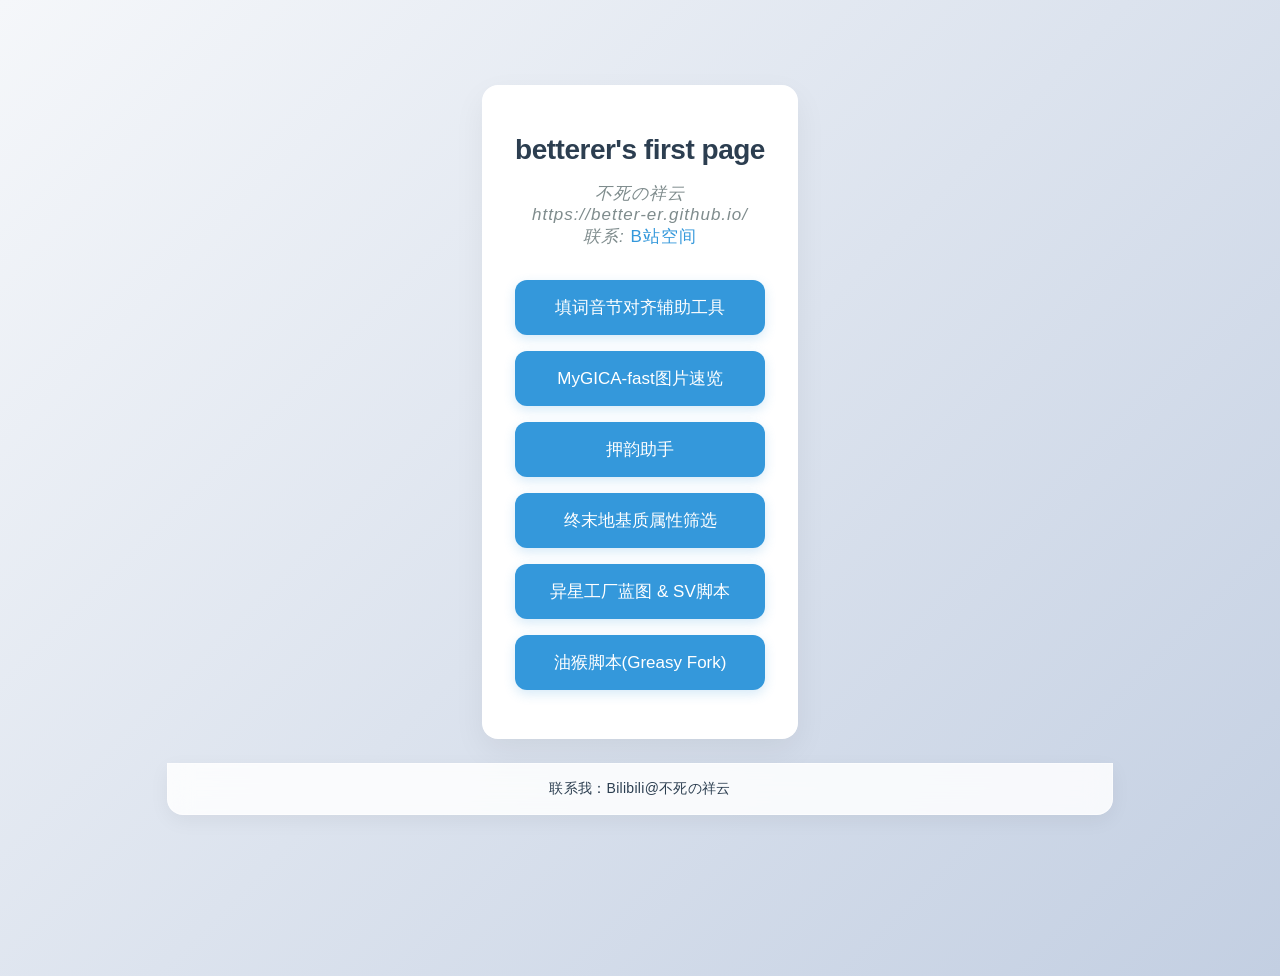
==== index.html @ 6fc73d1e "SV脚本合入蓝图页、首页链接更新、返回按钮改用相对路径、删除离线小工具页面" ====
<!DOCTYPE html>
<html lang="zh">
<head>
    <meta charset="UTF-8"/>
    <title>betterer's first page</title>
    <script defer src="/assets/js/back-to-home.js"></script>
    <link rel="stylesheet" href="assets/css/index.css">
    <script defer data-domain="better-er.github.io" src="https://plausible.io/js/script.tagged-events.js"></script>
    <!-- Cloudflare Web Analytics -->
    <script defer src='https://static.cloudflareinsights.com/beacon.min.js'
            data-cf-beacon='{"token": "c300376ee0b349878e2a8a1a395cc9b7"}'></script>
    <!-- End Cloudflare Web Analytics -->
</head>
<body>
<div class="container">
    <h2>betterer's first page</h2>
    <div class="desc">不死の祥云<br>https://better-er.github.io/<br>联系: <a href="https://space.bilibili.com/497200545" target="_blank">B站空间</a></div>
    <div class="link-group">
        <a href="token.html">填词音节对齐辅助工具</a>
        <a href="MyGICA-fast.html">MyGICA-fast图片速览</a>
        <!-- 已合并到 blueprint.html -->
        <!-- <a href="offline.html">离线小工具（SV脚本）</a> -->
        <a href="rhyme.html">押韵助手</a>
        <a href="weapons.html">终末地基质属性筛选</a>
        <a href="blueprint.html">异星工厂蓝图 &amp; SV脚本</a>
        <a href="greasyfork.html">油猴脚本(Greasy Fork)</a>
    </div>
</div>
</body>
</html>
---- assets/css/index.css ----
body {
    font-family: 'Segoe UI', 'PingFang SC', 'Microsoft YaHei', sans-serif;
    background: linear-gradient(135deg, #f5f7fa 0%, #c3cfe2 100%);
    margin: 0;
    padding: 0;
    min-height: 100vh;
    display: flex;
    align-items: center;
    justify-content: center;
}

.container {
    max-width: 480px;
    background: #ffffff;
    border-radius: 16px;
    box-shadow: 0 12px 32px rgba(0, 0, 0, 0.06);
    padding: 48px 32px;
    text-align: center;
    backdrop-filter: blur(10px);
    border: 1px solid rgba(255, 255, 255, 0.5);
}

h2 {
    margin: 0 0 16px;
    color: #2c3e50;
    font-weight: 600;
    font-size: 28px;
    letter-spacing: -0.5px;
}

.desc {
    color: #7f8c8d;
    margin-bottom: 32px;
    font-size: 17px;
    font-style: italic;
    font-weight: 500;
    letter-spacing: 1px;
}

.link-group {
    display: flex;
    flex-direction: column;
    gap: 16px;
    margin-top: 20px;
}

a {
    display: block;
    padding: 16px 24px;
    background: #3498db;
    color: #ffffff;
    text-decoration: none;
    border-radius: 12px;
    font-size: 17px;
    font-weight: 500;
    transition: all 0.3s cubic-bezier(0.4, 0, 0.2, 1);
    box-shadow: 0 4px 12px rgba(52, 152, 219, 0.2);
}

a:hover {
    background: #2980b9;
    transform: translateY(-2px);
    box-shadow: 0 8px 20px rgba(52, 152, 219, 0.3);
}

a:active {
    transform: translateY(0);
}

/* 处理移动端点击反馈 */
a::before {
    content: '';
    position: absolute;
    inset: 0;
    border-radius: inherit;
    background: rgba(255, 255, 255, 0.1);
    opacity: 0;
    transition: opacity 0.2s;
    pointer-events: none;
}

a:active::before {
    opacity: 1;
}

/* 单独为 .desc 中的链接设置普通文本链接样式 */
.desc a {
    color: #3498db; /* 和按钮同色，保持视觉一致性 */
    text-decoration: none; /* 初始无下划线 */
    font-weight: 500;
    font-style: normal; /* 不继承 italic */
    background: none;
    border-radius: 0;
    box-shadow: none;
    padding: 0;
    display: inline; /* 恢复为内联元素，不占满一行 */
    transition: color 0.3s;
}

.desc a:hover {
    color: #2980b9;
    text-decoration: underline; /* 鼠标悬停显示下划线 */
    transform: none;
    box-shadow: none;
}
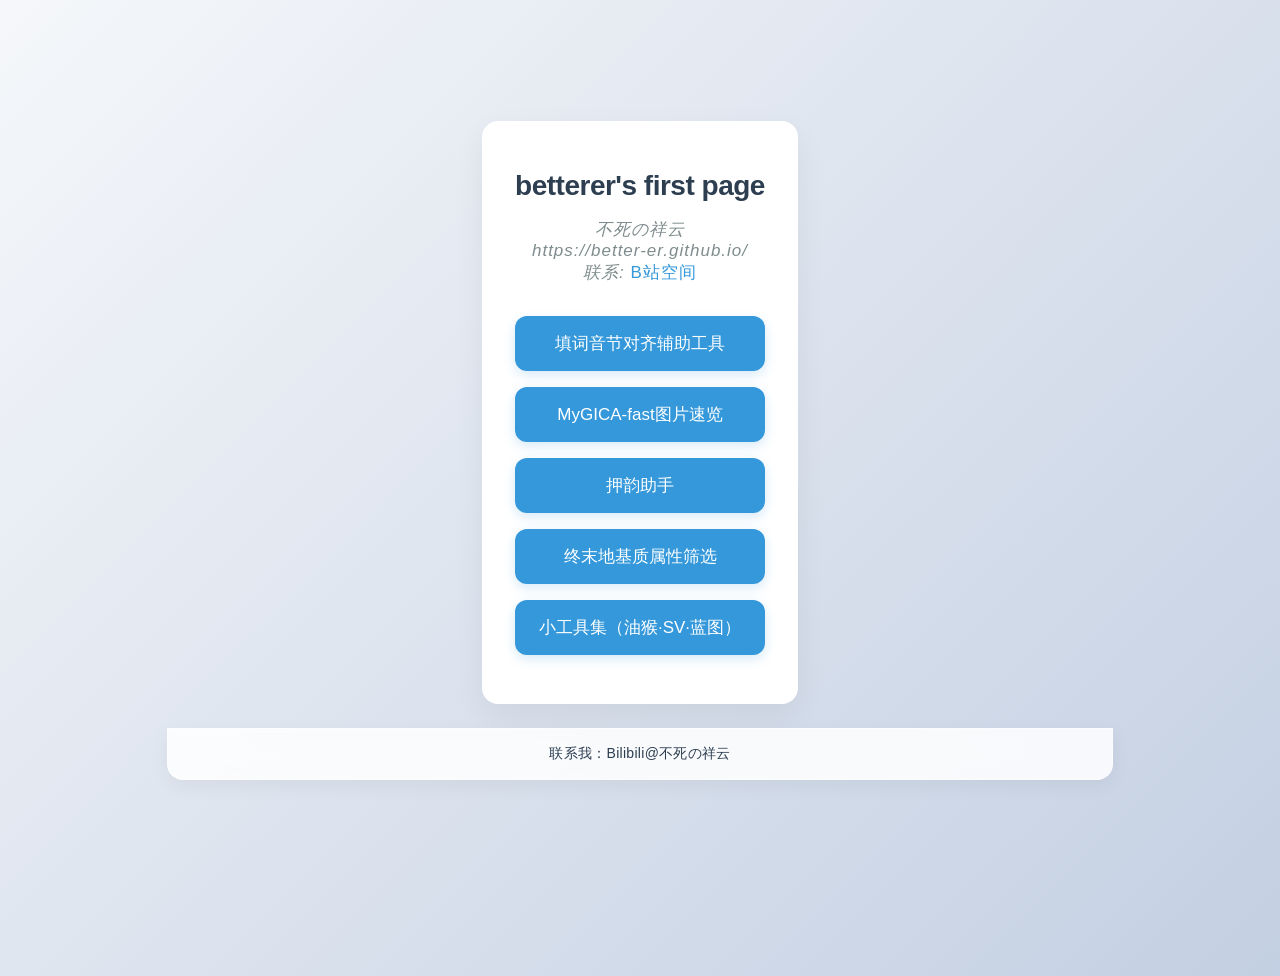
==== commit 59a5acc8: "油猴脚本合入小工具集页面，删除greasyfork.html" ====
--- a/index.html
+++ b/index.html
@@ -18,12 +18,9 @@
     <div class="link-group">
         <a href="token.html">填词音节对齐辅助工具</a>
         <a href="MyGICA-fast.html">MyGICA-fast图片速览</a>
-        <!-- 已合并到 blueprint.html -->
-        <!-- <a href="offline.html">离线小工具（SV脚本）</a> -->
         <a href="rhyme.html">押韵助手</a>
         <a href="weapons.html">终末地基质属性筛选</a>
-        <a href="blueprint.html">异星工厂蓝图 &amp; SV脚本</a>
-        <a href="greasyfork.html">油猴脚本(Greasy Fork)</a>
+        <a href="blueprint.html">小工具集（油猴·SV·蓝图）</a>
     </div>
 </div>
 </body>
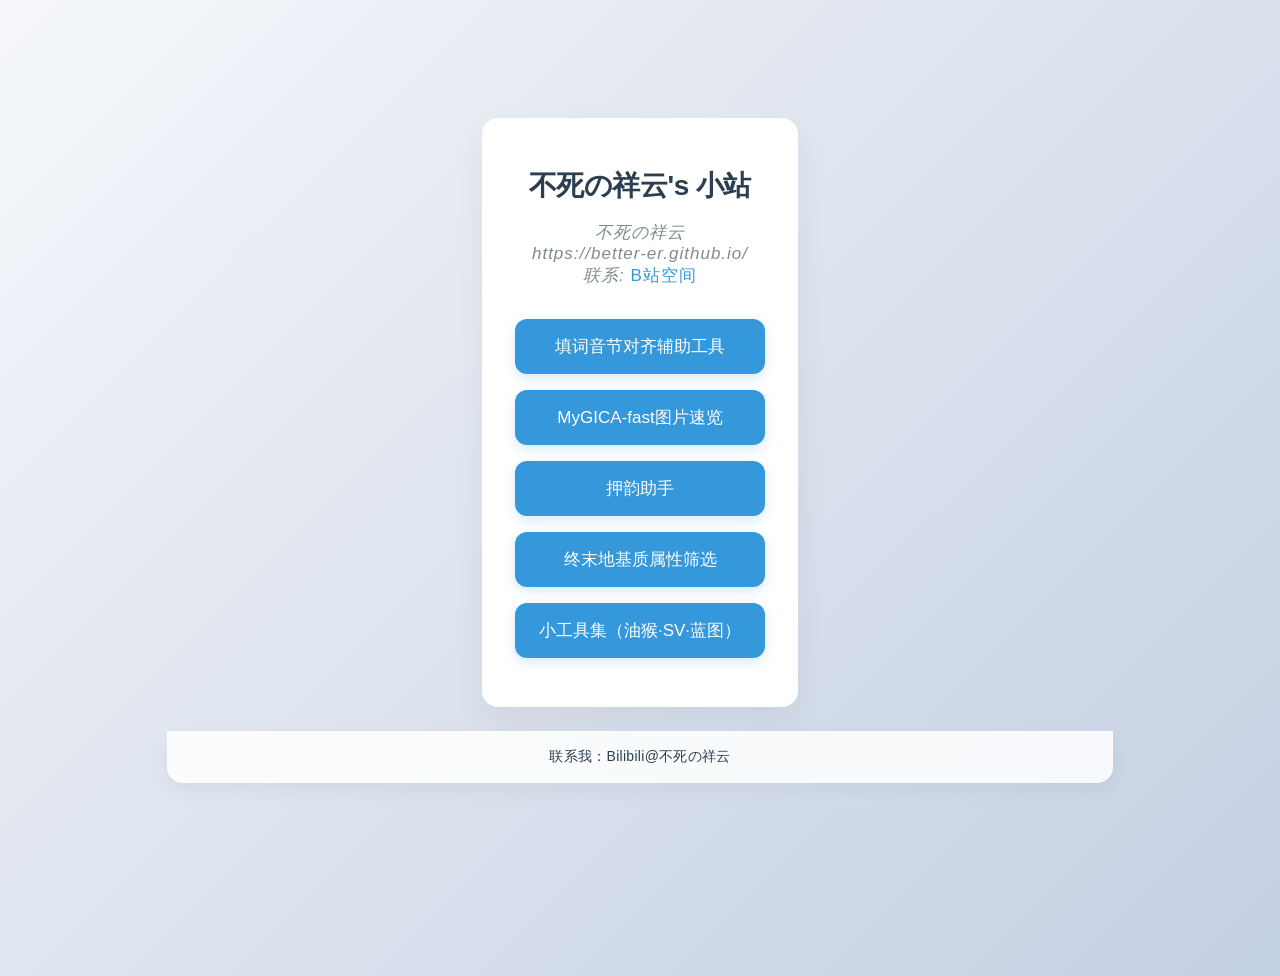
==== commit e6cb6fde: "chore: 更新主页标题为'不死の祥云's小站'，润色 README 加 Star 引导" ====
--- a/index.html
+++ b/index.html
@@ -2,7 +2,7 @@
 <html lang="zh">
 <head>
     <meta charset="UTF-8"/>
-    <title>betterer's first page</title>
+    <title>不死の祥云's 小站</title>
     <script defer src="/assets/js/back-to-home.js"></script>
     <link rel="stylesheet" href="assets/css/index.css">
     <script defer data-domain="better-er.github.io" src="https://plausible.io/js/script.tagged-events.js"></script>
@@ -13,7 +13,7 @@
 </head>
 <body>
 <div class="container">
-    <h2>betterer's first page</h2>
+    <h2>不死の祥云's 小站</h2>
     <div class="desc">不死の祥云<br>https://better-er.github.io/<br>联系: <a href="https://space.bilibili.com/497200545" target="_blank">B站空间</a></div>
     <div class="link-group">
         <a href="token.html">填词音节对齐辅助工具</a>
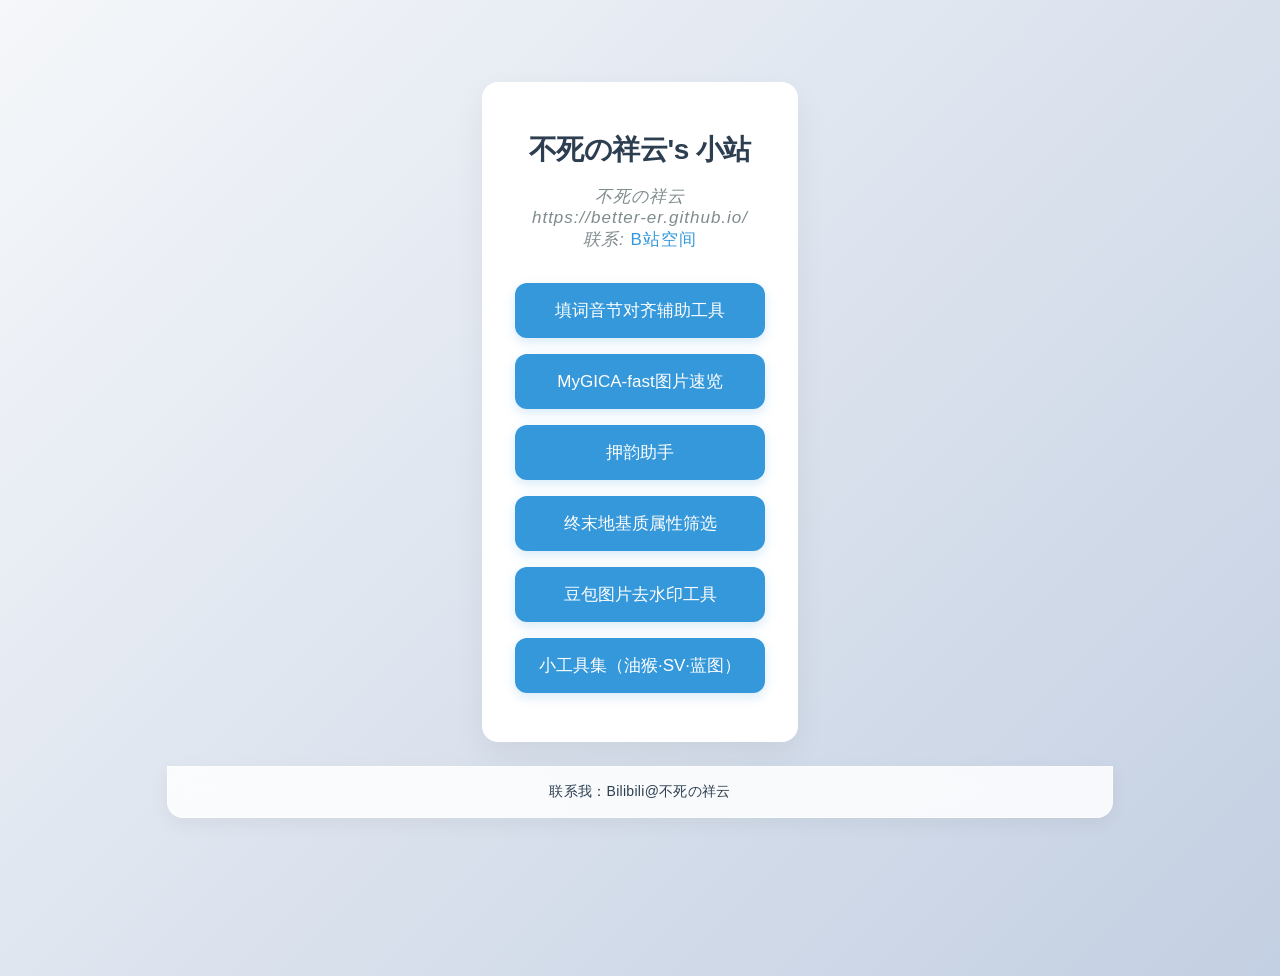
==== commit c0238498: "新增豆包去水印工具" ====
--- a/index.html
+++ b/index.html
@@ -20,6 +20,7 @@
         <a href="MyGICA-fast.html">MyGICA-fast图片速览</a>
         <a href="rhyme.html">押韵助手</a>
         <a href="weapons.html">终末地基质属性筛选</a>
+        <a href="doubao.html">豆包图片去水印工具</a>
         <a href="blueprint.html">小工具集（油猴·SV·蓝图）</a>
     </div>
 </div>
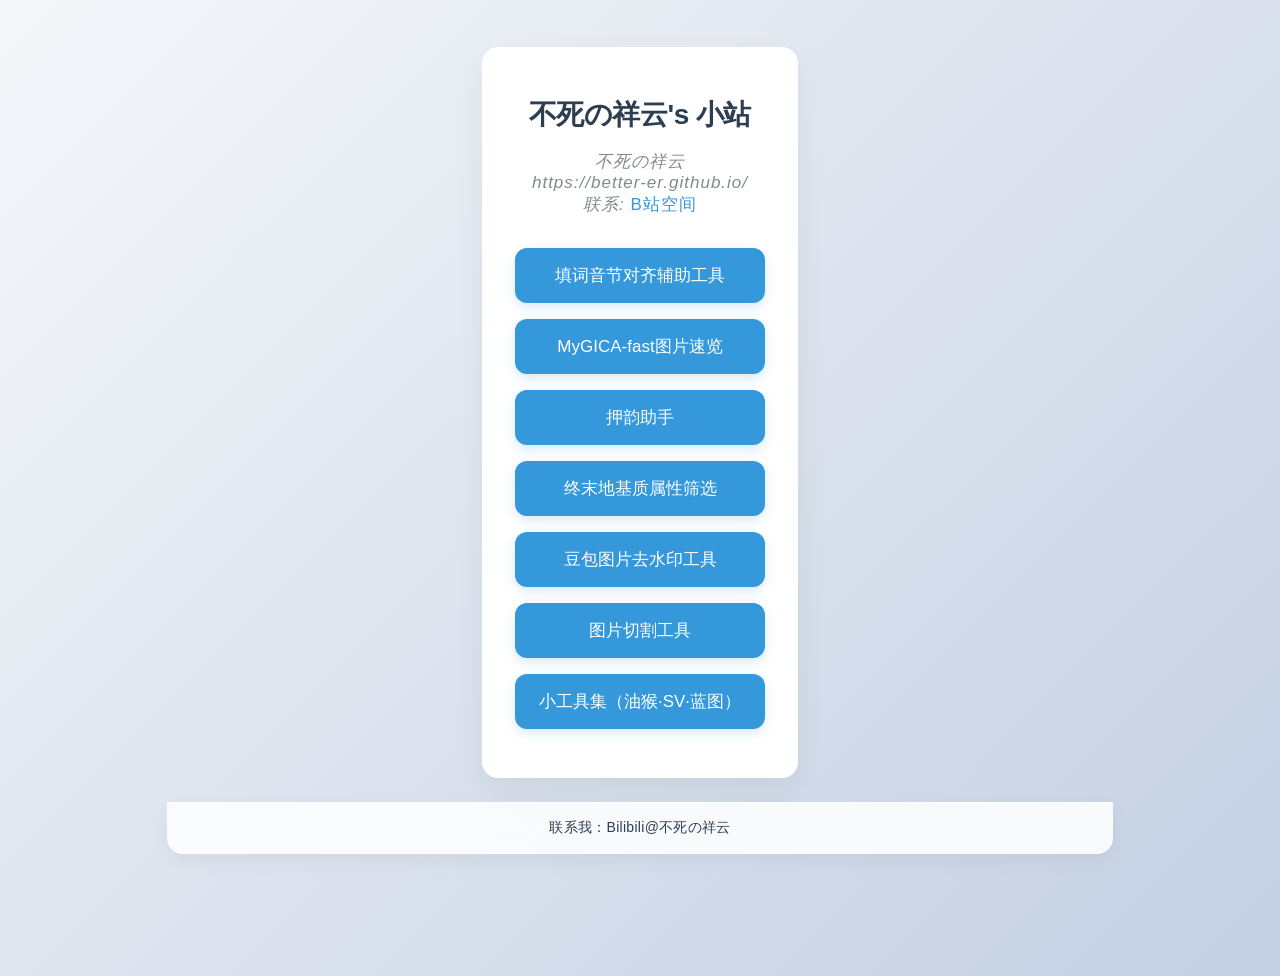
==== commit c139cbd0: "feat: 新增图片切割工具子页面（点击吸附选中、选中线高亮）" ====
--- a/index.html
+++ b/index.html
@@ -21,6 +21,7 @@
         <a href="rhyme.html">押韵助手</a>
         <a href="weapons.html">终末地基质属性筛选</a>
         <a href="doubao.html">豆包图片去水印工具</a>
+        <a href="split_pic.html">图片切割工具</a>
         <a href="blueprint.html">小工具集（油猴·SV·蓝图）</a>
     </div>
 </div>
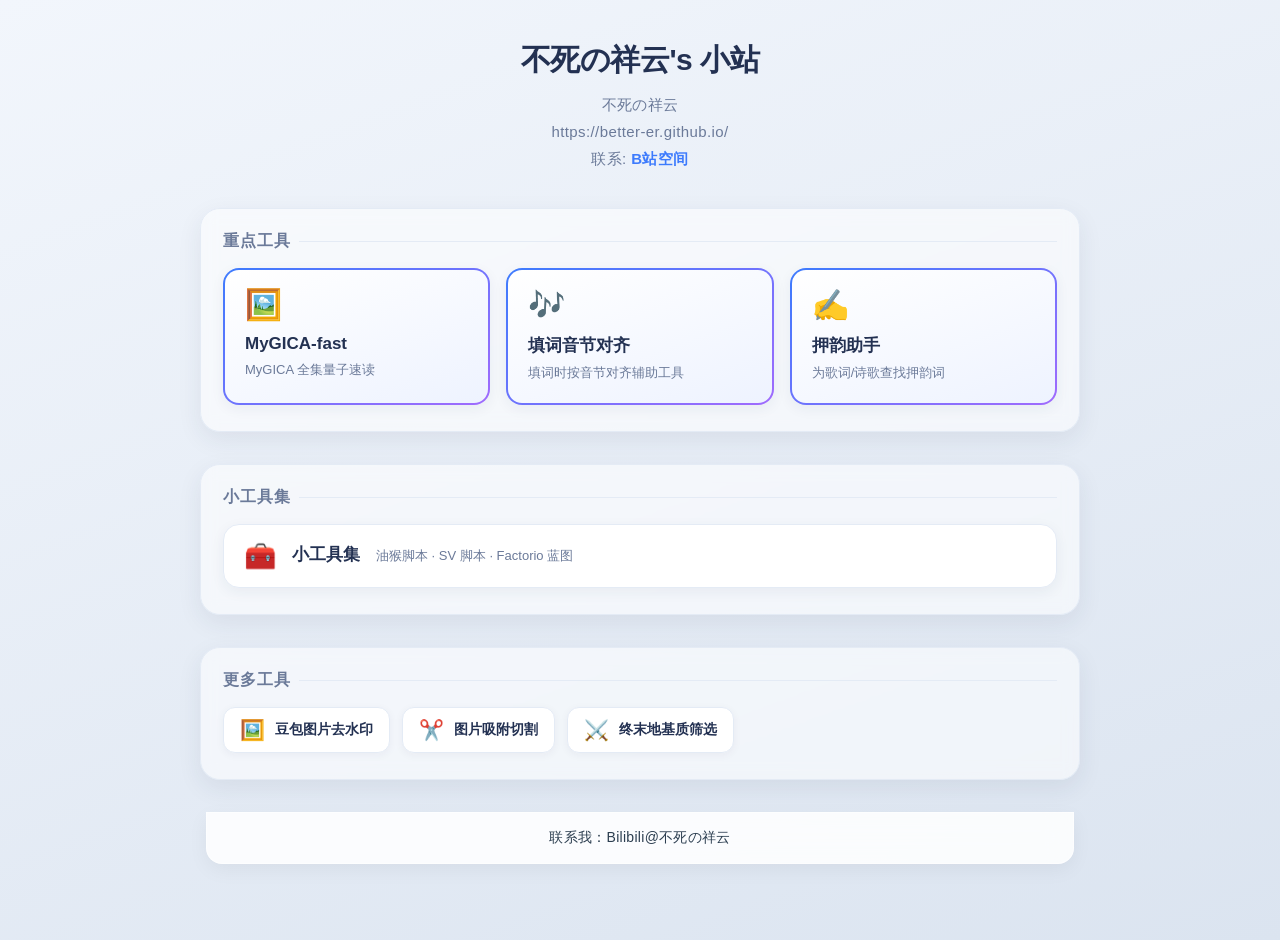
==== commit 9a24e240: "重构主页：分级卡片网格布局，突出重点工具" ====
--- a/index.html
+++ b/index.html
@@ -2,6 +2,7 @@
 <html lang="zh">
 <head>
     <meta charset="UTF-8"/>
+    <meta name="viewport" content="width=device-width, initial-scale=1"/>
     <title>不死の祥云's 小站</title>
     <script defer src="/assets/js/back-to-home.js"></script>
     <link rel="stylesheet" href="assets/css/index.css">
@@ -13,17 +14,67 @@
 </head>
 <body>
 <div class="container">
-    <h2>不死の祥云's 小站</h2>
-    <div class="desc">不死の祥云<br>https://better-er.github.io/<br>联系: <a href="https://space.bilibili.com/497200545" target="_blank">B站空间</a></div>
-    <div class="link-group">
-        <a href="token.html">填词音节对齐辅助工具</a>
-        <a href="MyGICA-fast.html">MyGICA-fast图片速览</a>
-        <a href="rhyme.html">押韵助手</a>
-        <a href="weapons.html">终末地基质属性筛选</a>
-        <a href="doubao.html">豆包图片去水印工具</a>
-        <a href="split_pic.html">图片切割工具</a>
-        <a href="blueprint.html">小工具集（油猴·SV·蓝图）</a>
-    </div>
+    <header class="site-header">
+        <h2>不死の祥云's 小站</h2>
+        <div class="desc">
+            不死の祥云<br>
+            https://better-er.github.io/<br>
+            联系: <a href="https://space.bilibili.com/497200545" target="_blank">B站空间</a>
+        </div>
+    </header>
+
+    <!-- ====== 一级重点 ====== -->
+    <section class="section">
+        <h3 class="section-title">重点工具</h3>
+        <div class="feature-grid">
+            <a class="card featured" href="MyGICA-fast.html">
+                <span class="card-icon">🖼️</span>
+                <span class="card-name">MyGICA-fast</span>
+                <span class="card-desc">MyGICA 全集量子速读</span>
+            </a>
+            <a class="card featured" href="token.html">
+                <span class="card-icon">🎶</span>
+                <span class="card-name">填词音节对齐</span>
+                <span class="card-desc">填词时按音节对齐辅助工具</span>
+            </a>
+            <a class="card featured" href="rhyme.html">
+                <span class="card-icon">✍️</span>
+                <span class="card-name">押韵助手</span>
+                <span class="card-desc">为歌词/诗歌查找押韵词</span>
+            </a>
+        </div>
+    </section>
+
+    <!-- ====== 二级重点 ====== -->
+    <section class="section">
+        <h3 class="section-title">小工具集</h3>
+        <div class="tool-grid">
+            <a class="card medium" href="blueprint.html">
+                <span class="card-icon">🧰</span>
+                <span class="card-name">小工具集</span>
+                <span class="card-desc">油猴脚本 · SV 脚本 · Factorio 蓝图</span>
+            </a>
+        </div>
+    </section>
+
+    <!-- ====== 三级工具 ====== -->
+    <section class="section">
+        <h3 class="section-title">更多工具</h3>
+        <div class="mini-list">
+            <a class="mini" href="doubao.html">
+                <span class="mini-icon">🖼️</span>
+                <span class="mini-name">豆包图片去水印</span>
+            </a>
+            <a class="mini" href="split_pic.html">
+                <span class="mini-icon">✂️</span>
+                <span class="mini-name">图片吸附切割</span>
+            </a>
+            <a class="mini" href="weapons.html">
+                <span class="mini-icon">⚔️</span>
+                <span class="mini-name">终末地基质筛选</span>
+            </a>
+        </div>
+    </section>
 </div>
 </body>
-</html>+</html>
--- a/assets/css/index.css
+++ b/assets/css/index.css
@@ -1,105 +1,230 @@
+/* ===== 基础 ===== */
+:root {
+    --bg-from: #f2f6fc;
+    --bg-to: #dbe4f0;
+    --card-bg: #ffffff;
+    --primary: #3d7bfd;
+    --primary-dark: #2f64d6;
+    --text: #233152;
+    --text-muted: #6b7a99;
+    --border: #e4ebf5;
+    --shadow: 0 8px 24px rgba(35, 49, 82, 0.08);
+    --radius: 16px;
+}
+
+* {
+    box-sizing: border-box;
+}
+
 body {
     font-family: 'Segoe UI', 'PingFang SC', 'Microsoft YaHei', sans-serif;
-    background: linear-gradient(135deg, #f5f7fa 0%, #c3cfe2 100%);
+    background: linear-gradient(160deg, var(--bg-from) 0%, var(--bg-to) 100%);
     margin: 0;
-    padding: 0;
+    padding: 40px 20px;
     min-height: 100vh;
+    color: var(--text);
+}
+
+.container {
+    max-width: 880px;
+    margin: 0 auto;
+}
+
+/* ===== 站点头部 ===== */
+.site-header {
+    text-align: center;
+    margin-bottom: 36px;
+}
+
+.site-header h2 {
+    margin: 0 0 10px;
+    font-size: 30px;
+    font-weight: 700;
+    letter-spacing: -0.5px;
+    color: var(--text);
+}
+
+.site-header .desc {
+    color: var(--text-muted);
+    font-size: 15px;
+    line-height: 1.8;
+    font-weight: 500;
+    letter-spacing: 0.4px;
+}
+
+.site-header .desc a {
+    color: var(--primary);
+    text-decoration: none;
+    font-weight: 600;
+}
+
+.site-header .desc a:hover {
+    text-decoration: underline;
+}
+
+/* ===== 分区标题 ===== */
+.section {
+    margin-bottom: 32px;
+}
+
+/* 每个分区自带分隔感：用浅色面板承载 */
+.section {
+    background: rgba(255, 255, 255, 0.55);
+    border: 1px solid var(--border);
+    border-radius: 20px;
+    padding: 22px 22px 26px;
+    backdrop-filter: blur(8px);
+    box-shadow: var(--shadow);
+}
+
+.section-title {
+    margin: 0 0 16px;
+    font-size: 16px;
+    font-weight: 600;
+    color: var(--text-muted);
+    letter-spacing: 1px;
     display: flex;
     align-items: center;
-    justify-content: center;
-}
-
-.container {
-    max-width: 480px;
-    background: #ffffff;
-    border-radius: 16px;
-    box-shadow: 0 12px 32px rgba(0, 0, 0, 0.06);
-    padding: 48px 32px;
-    text-align: center;
-    backdrop-filter: blur(10px);
-    border: 1px solid rgba(255, 255, 255, 0.5);
-}
-
-h2 {
-    margin: 0 0 16px;
-    color: #2c3e50;
-    font-weight: 600;
-    font-size: 28px;
-    letter-spacing: -0.5px;
-}
-
-.desc {
-    color: #7f8c8d;
-    margin-bottom: 32px;
+    gap: 8px;
+}
+
+.section-title::after {
+    content: '';
+    flex: 1;
+    height: 1px;
+    background: var(--border);
+}
+
+/* ===== 一级重点：卡片网格 ===== */
+.feature-grid {
+    display: grid;
+    grid-template-columns: repeat(3, 1fr);
+    gap: 16px;
+}
+
+.card {
+    display: flex;
+    flex-direction: column;
+    align-items: flex-start;
+    padding: 20px;
+    background: var(--card-bg);
+    border: 1px solid var(--border);
+    border-radius: var(--radius);
+    text-decoration: none;
+    color: var(--text);
+    box-shadow: 0 4px 14px rgba(35, 49, 82, 0.06);
+    transition: transform 0.25s ease, box-shadow 0.25s ease, border-color 0.25s ease;
+}
+
+.card:hover {
+    transform: translateY(-3px);
+    box-shadow: 0 12px 28px rgba(35, 49, 82, 0.14);
+    border-color: var(--primary);
+}
+
+.card-icon {
+    font-size: 30px;
+    line-height: 1;
+    margin-bottom: 14px;
+}
+
+.card-name {
     font-size: 17px;
-    font-style: italic;
-    font-weight: 500;
-    letter-spacing: 1px;
-}
-
-.link-group {
-    display: flex;
-    flex-direction: column;
-    gap: 16px;
-    margin-top: 20px;
-}
-
-a {
-    display: block;
-    padding: 16px 24px;
-    background: #3498db;
-    color: #ffffff;
-    text-decoration: none;
-    border-radius: 12px;
-    font-size: 17px;
-    font-weight: 500;
-    transition: all 0.3s cubic-bezier(0.4, 0, 0.2, 1);
-    box-shadow: 0 4px 12px rgba(52, 152, 219, 0.2);
-}
-
-a:hover {
-    background: #2980b9;
-    transform: translateY(-2px);
-    box-shadow: 0 8px 20px rgba(52, 152, 219, 0.3);
-}
-
-a:active {
-    transform: translateY(0);
-}
-
-/* 处理移动端点击反馈 */
-a::before {
+    font-weight: 700;
+    margin-bottom: 6px;
+}
+
+.card-desc {
+    font-size: 13px;
+    color: var(--text-muted);
+    line-height: 1.5;
+}
+
+/* 一级重点强调：描边与更强的主色 */
+.card.featured {
+    background: linear-gradient(160deg, #ffffff 0%, #eef3ff 100%);
+    border: 2px solid transparent;
+    background-clip: padding-box;
+    position: relative;
+}
+
+.card.featured::before {
     content: '';
     position: absolute;
-    inset: 0;
+    inset: -2px;
     border-radius: inherit;
-    background: rgba(255, 255, 255, 0.1);
-    opacity: 0;
-    transition: opacity 0.2s;
-    pointer-events: none;
-}
-
-a:active::before {
-    opacity: 1;
-}
-
-/* 单独为 .desc 中的链接设置普通文本链接样式 */
-.desc a {
-    color: #3498db; /* 和按钮同色，保持视觉一致性 */
-    text-decoration: none; /* 初始无下划线 */
-    font-weight: 500;
-    font-style: normal; /* 不继承 italic */
-    background: none;
-    border-radius: 0;
-    box-shadow: none;
-    padding: 0;
-    display: inline; /* 恢复为内联元素，不占满一行 */
-    transition: color 0.3s;
-}
-
-.desc a:hover {
-    color: #2980b9;
-    text-decoration: underline; /* 鼠标悬停显示下划线 */
-    transform: none;
-    box-shadow: none;
-}
+    background: linear-gradient(150deg, var(--primary), #a06bfd);
+    z-index: -1;
+}
+
+.card.featured:hover {
+    border-color: var(--primary);
+}
+
+/* ===== 二级重点：中等卡片 ===== */
+.tool-grid {
+    display: grid;
+    grid-template-columns: 1fr;
+    gap: 14px;
+}
+
+.card.medium {
+    flex-direction: row;
+    align-items: center;
+    gap: 16px;
+    padding: 18px 20px;
+}
+
+.card.medium .card-icon {
+    font-size: 26px;
+    margin-bottom: 0;
+}
+
+.card.medium .card-name {
+    margin-bottom: 3px;
+}
+
+/* ===== 三级：小条目列表 ===== */
+.mini-list {
+    display: flex;
+    flex-wrap: wrap;
+    gap: 12px;
+}
+
+.mini {
+    display: flex;
+    align-items: center;
+    gap: 10px;
+    padding: 12px 16px;
+    background: var(--card-bg);
+    border: 1px solid var(--border);
+    border-radius: 12px;
+    text-decoration: none;
+    color: var(--text);
+    box-shadow: 0 2px 8px rgba(35, 49, 82, 0.05);
+    transition: transform 0.2s ease, box-shadow 0.2s ease, border-color 0.2s ease;
+}
+
+.mini:hover {
+    transform: translateY(-2px);
+    box-shadow: 0 8px 18px rgba(35, 49, 82, 0.12);
+    border-color: var(--primary);
+}
+
+.mini-icon {
+    font-size: 20px;
+    line-height: 1;
+}
+
+.mini-name {
+    font-size: 14px;
+    font-weight: 600;
+    white-space: nowrap;
+}
+
+/* ===== 响应式 ===== */
+@media (max-width: 760px) {
+    .feature-grid {
+        grid-template-columns: 1fr;
+    }
+}
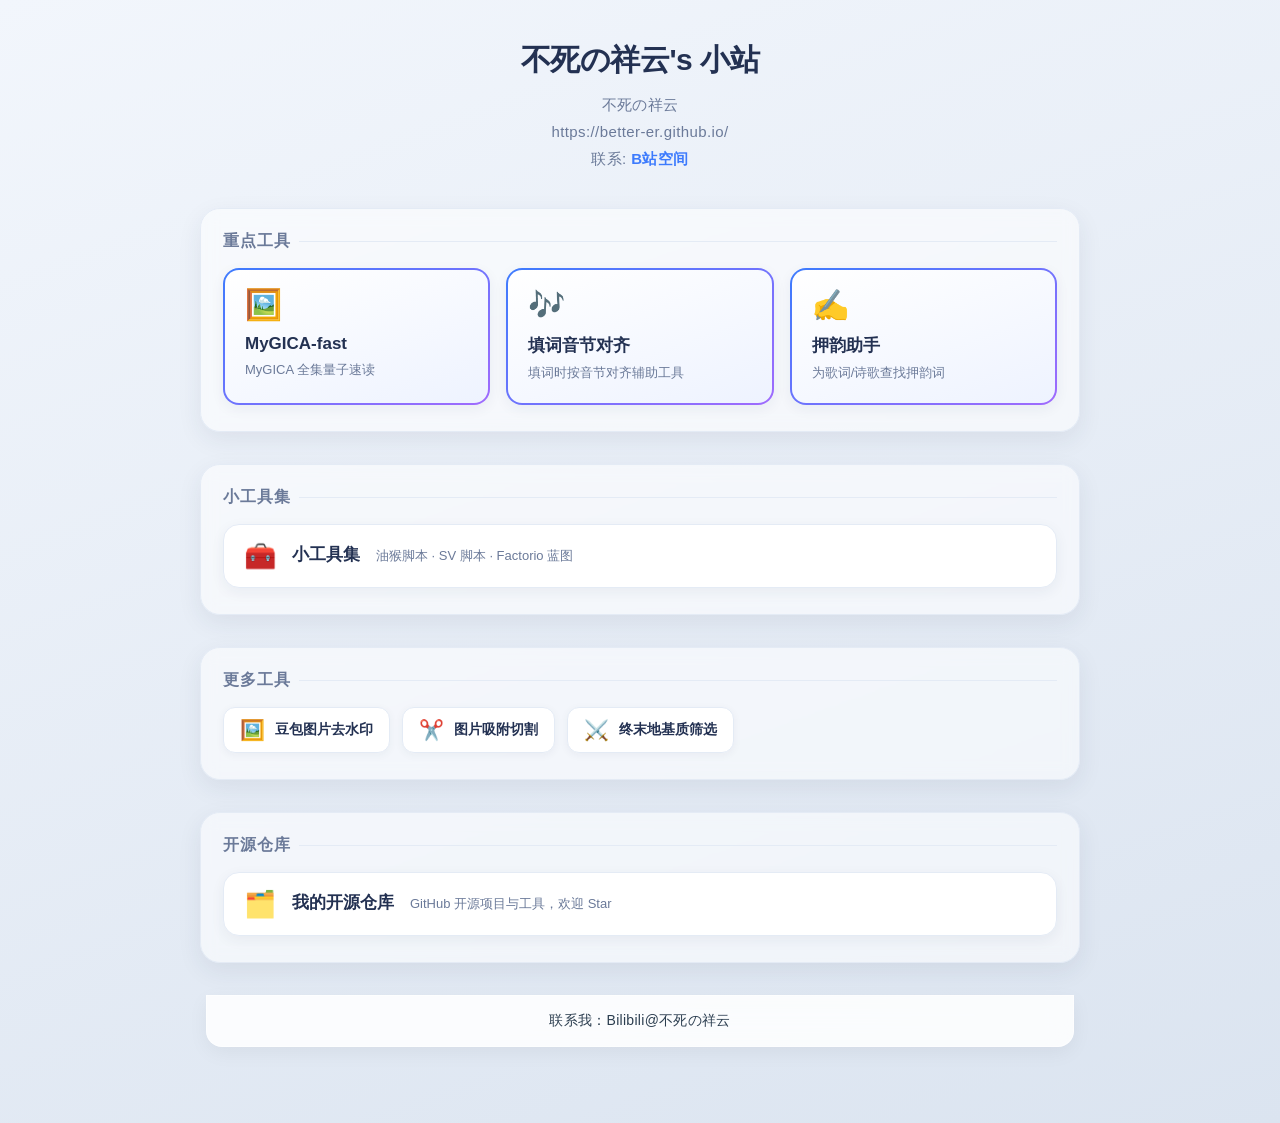
==== commit 966dd448: "新增开源仓库页面 repos.html，主页加入口 - 新增 repos.html：重点推荐 MyGICA、dsh-tool-autoexpand，其他仓库 subtitle-extract-tool" ====
--- a/index.html
+++ b/index.html
@@ -75,6 +75,18 @@
             </a>
         </div>
     </section>
+
+    <!-- ====== 开源仓库 ====== -->
+    <section class="section">
+        <h3 class="section-title">开源仓库</h3>
+        <div class="tool-grid">
+            <a class="card medium" href="repos.html">
+                <span class="card-icon">🗂️</span>
+                <span class="card-name">我的开源仓库</span>
+                <span class="card-desc">GitHub 开源项目与工具，欢迎 Star</span>
+            </a>
+        </div>
+    </section>
 </div>
 </body>
 </html>
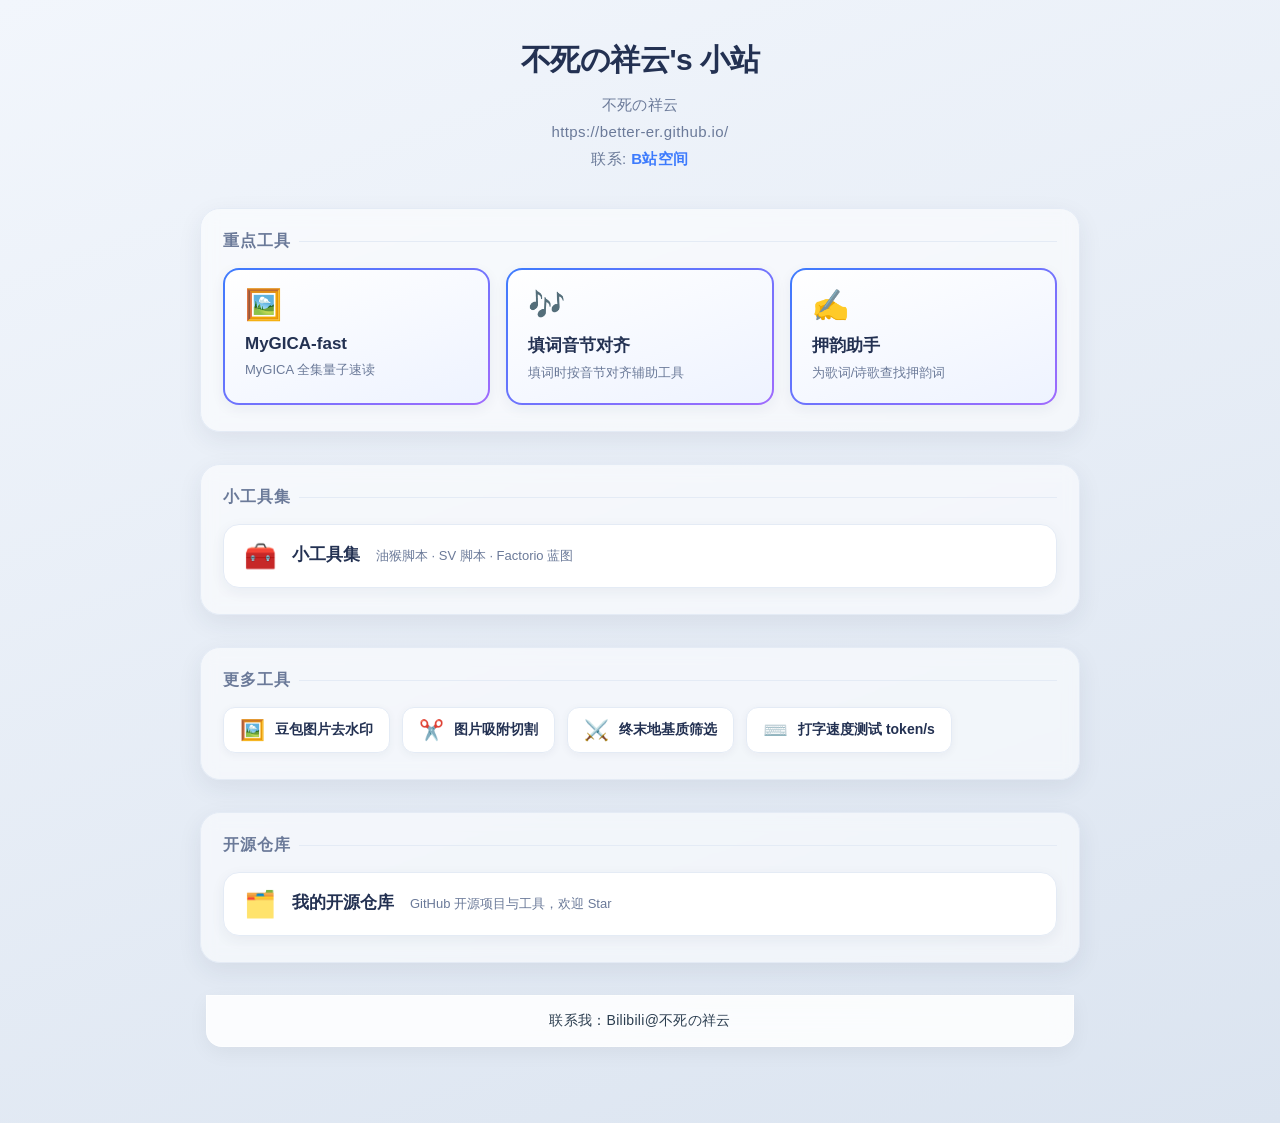
==== commit 7f9e381d: "feat(typing): 新增打字速度测试页，按 DeepSeek 分词器统计 token/s 新增 typing.html，纯静态实现，不依赖任何图表库或分词库。  分词 - 浏览器端 byte-" ====
--- a/index.html
+++ b/index.html
@@ -73,6 +73,10 @@
                 <span class="mini-icon">⚔️</span>
                 <span class="mini-name">终末地基质筛选</span>
             </a>
+            <a class="mini" href="typing.html">
+                <span class="mini-icon">⌨️</span>
+                <span class="mini-name">打字速度测试 token/s</span>
+            </a>
         </div>
     </section>
 
